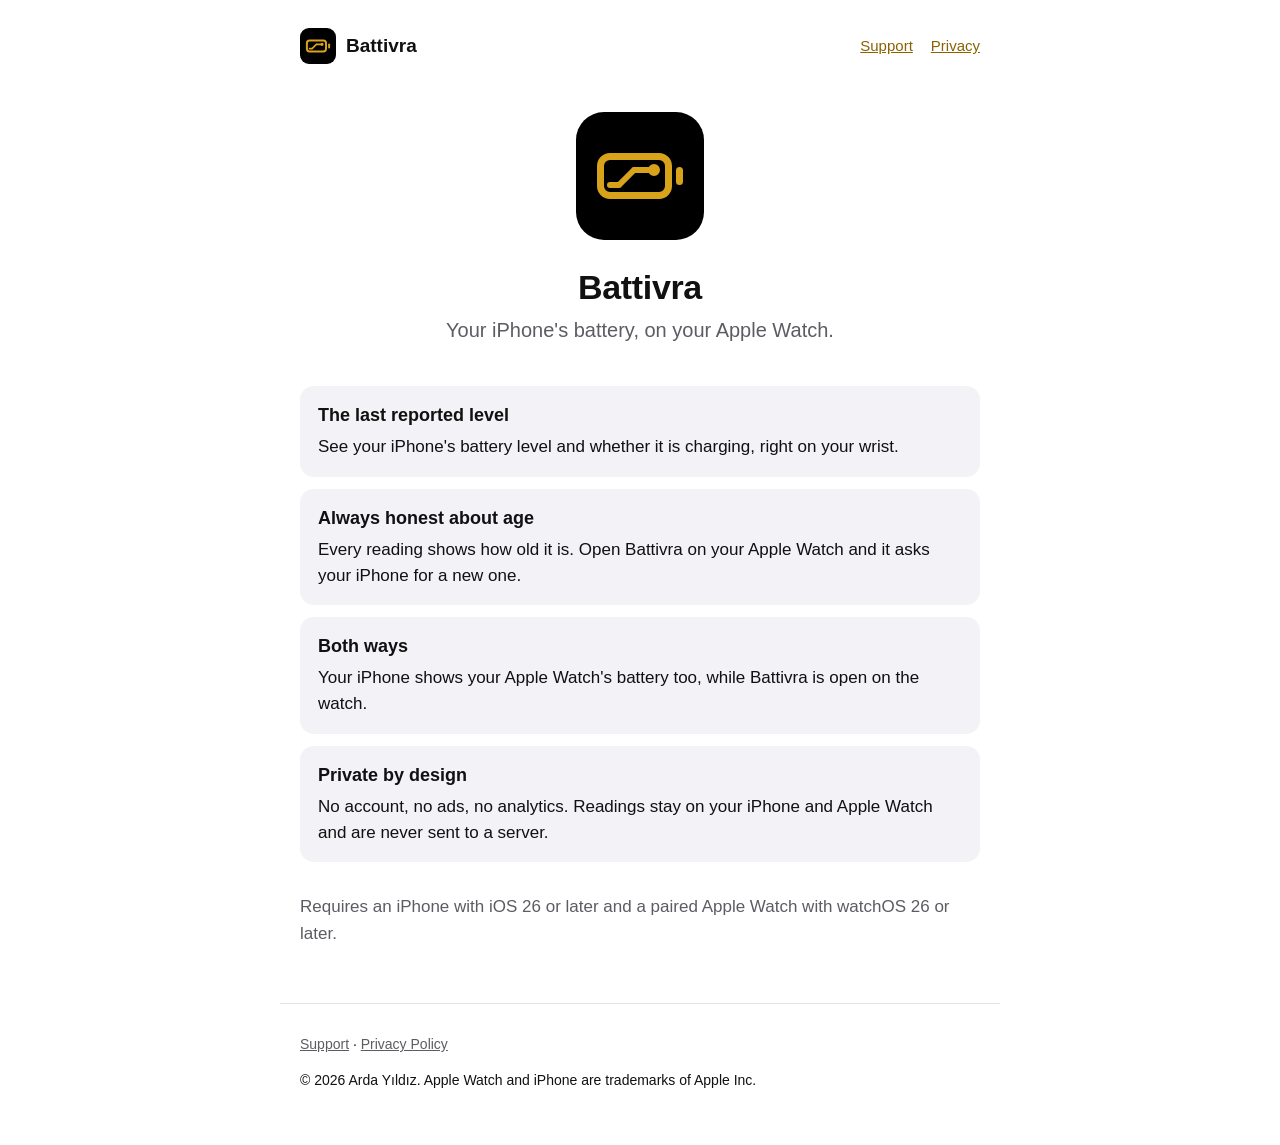
==== index.html @ 831f9459 "Add Battivra privacy policy and support pages" ====
<!doctype html>
<html lang="en">
<head>
  <meta charset="utf-8">
  <meta name="viewport" content="width=device-width, initial-scale=1">
  <title>Battivra — iPhone battery for Apple Watch</title>
  <meta name="description" content="See your iPhone's last reported battery level and charging state on your Apple Watch. No account, no ads, no tracking.">
  <link rel="icon" href="assets/icon.svg" type="image/svg+xml">
  <link rel="stylesheet" href="assets/style.css">
</head>
<body>
  <header class="site">
    <a class="brand" href="./"><img src="assets/icon.svg" alt="">Battivra</a>
    <nav class="site">
      <a href="support/">Support</a>
      <a href="privacy/">Privacy</a>
    </nav>
  </header>

  <main>
    <section class="hero">
      <img src="assets/icon.svg" alt="Battivra app icon">
      <h1>Battivra</h1>
      <p class="lead">Your iPhone's battery, on your Apple Watch.</p>
    </section>

    <section class="cards">
      <div class="card">
        <h3>The last reported level</h3>
        <p>See your iPhone's battery level and whether it is charging, right on your wrist.</p>
      </div>
      <div class="card">
        <h3>Always honest about age</h3>
        <p>Every reading shows how old it is. Open Battivra on your Apple Watch and it asks your iPhone for a new one.</p>
      </div>
      <div class="card">
        <h3>Both ways</h3>
        <p>Your iPhone shows your Apple Watch's battery too, while Battivra is open on the watch.</p>
      </div>
      <div class="card">
        <h3>Private by design</h3>
        <p>No account, no ads, no analytics. Readings stay on your iPhone and Apple Watch and are never sent to a server.</p>
      </div>
    </section>

    <p class="muted">Requires an iPhone with iOS 26 or later and a paired Apple Watch with watchOS 26 or later.</p>
  </main>

  <footer class="site">
    <p><a href="support/">Support</a> · <a href="privacy/">Privacy Policy</a></p>
    <p>© 2026 Arda Yıldız. Apple Watch and iPhone are trademarks of Apple Inc.</p>
  </footer>
</body>
</html>
---- assets/style.css ----
:root {
  --bg: #ffffff;
  --surface: #f2f2f7;
  --text: #111111;
  --muted: #5c5c63;
  --accent: #8a6200;
  --border: #e3e3e8;
  color-scheme: light dark;
}

@media (prefers-color-scheme: dark) {
  :root {
    --bg: #000000;
    --surface: #1c1c1e;
    --text: #f5f5f7;
    --muted: #a1a1a8;
    --accent: #d9a21b;
    --border: #2c2c2e;
  }
}

* { box-sizing: border-box; }

html { -webkit-text-size-adjust: 100%; }

body {
  margin: 0;
  background: var(--bg);
  color: var(--text);
  font: 17px/1.55 -apple-system, BlinkMacSystemFont, "SF Pro Text", "Segoe UI", Roboto, Helvetica, Arial, sans-serif;
}

main, header.site, footer.site {
  max-width: 720px;
  margin: 0 auto;
  padding: 0 20px;
}

header.site {
  display: flex;
  align-items: center;
  gap: 12px;
  padding-top: 28px;
  padding-bottom: 8px;
}

header.site a.brand {
  display: flex;
  align-items: center;
  gap: 10px;
  color: var(--text);
  text-decoration: none;
  font-weight: 600;
  font-size: 19px;
}

header.site img { width: 36px; height: 36px; border-radius: 9px; }

nav.site { margin-left: auto; display: flex; gap: 18px; font-size: 15px; }

a { color: var(--accent); }
a:hover { text-decoration-thickness: 2px; }

h1 { font-size: 34px; line-height: 1.15; margin: 32px 0 8px; letter-spacing: -0.01em; }
h2 { font-size: 22px; margin: 36px 0 8px; }
h3 { font-size: 18px; margin: 24px 0 4px; }

p, li { color: var(--text); }
.muted { color: var(--muted); }

.hero { text-align: center; padding: 40px 0 8px; }
.hero img { width: 128px; height: 128px; border-radius: 28px; }
.hero h1 { margin-top: 20px; }
.hero p.lead { font-size: 20px; color: var(--muted); margin: 0 auto; max-width: 30em; }

.cards { display: grid; gap: 12px; margin: 32px 0; }
.card { background: var(--surface); border-radius: 14px; padding: 16px 18px; }
.card h3 { margin-top: 0; }
.card p { margin: 0; }

.contact {
  background: var(--surface);
  border-radius: 14px;
  padding: 16px 18px;
  margin: 24px 0;
}

footer.site {
  border-top: 1px solid var(--border);
  margin-top: 56px;
  padding-top: 16px;
  padding-bottom: 40px;
  font-size: 14px;
  color: var(--muted);
}

footer.site a { color: var(--muted); }

@media (max-width: 480px) {
  h1 { font-size: 28px; }
  nav.site { gap: 12px; }
}
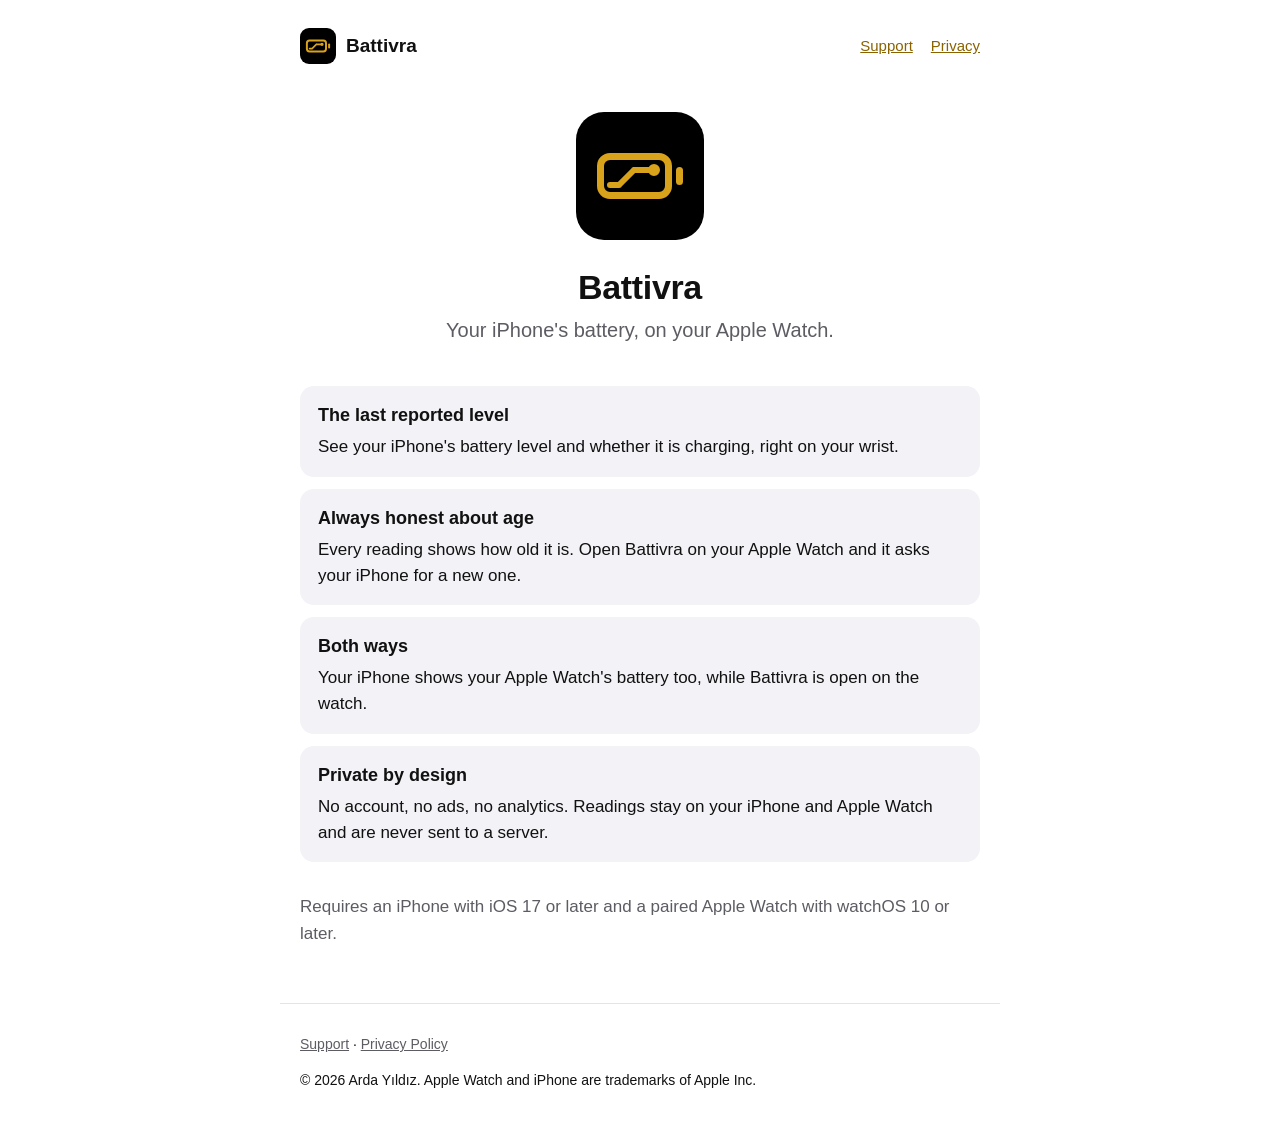
==== commit fb5700f8: "Update requirements to iOS 17 and watchOS 10" ====
--- a/index.html
+++ b/index.html
@@ -43,7 +43,7 @@
       </div>
     </section>
 
-    <p class="muted">Requires an iPhone with iOS 26 or later and a paired Apple Watch with watchOS 26 or later.</p>
+    <p class="muted">Requires an iPhone with iOS 17 or later and a paired Apple Watch with watchOS 10 or later.</p>
   </main>
 
   <footer class="site">
